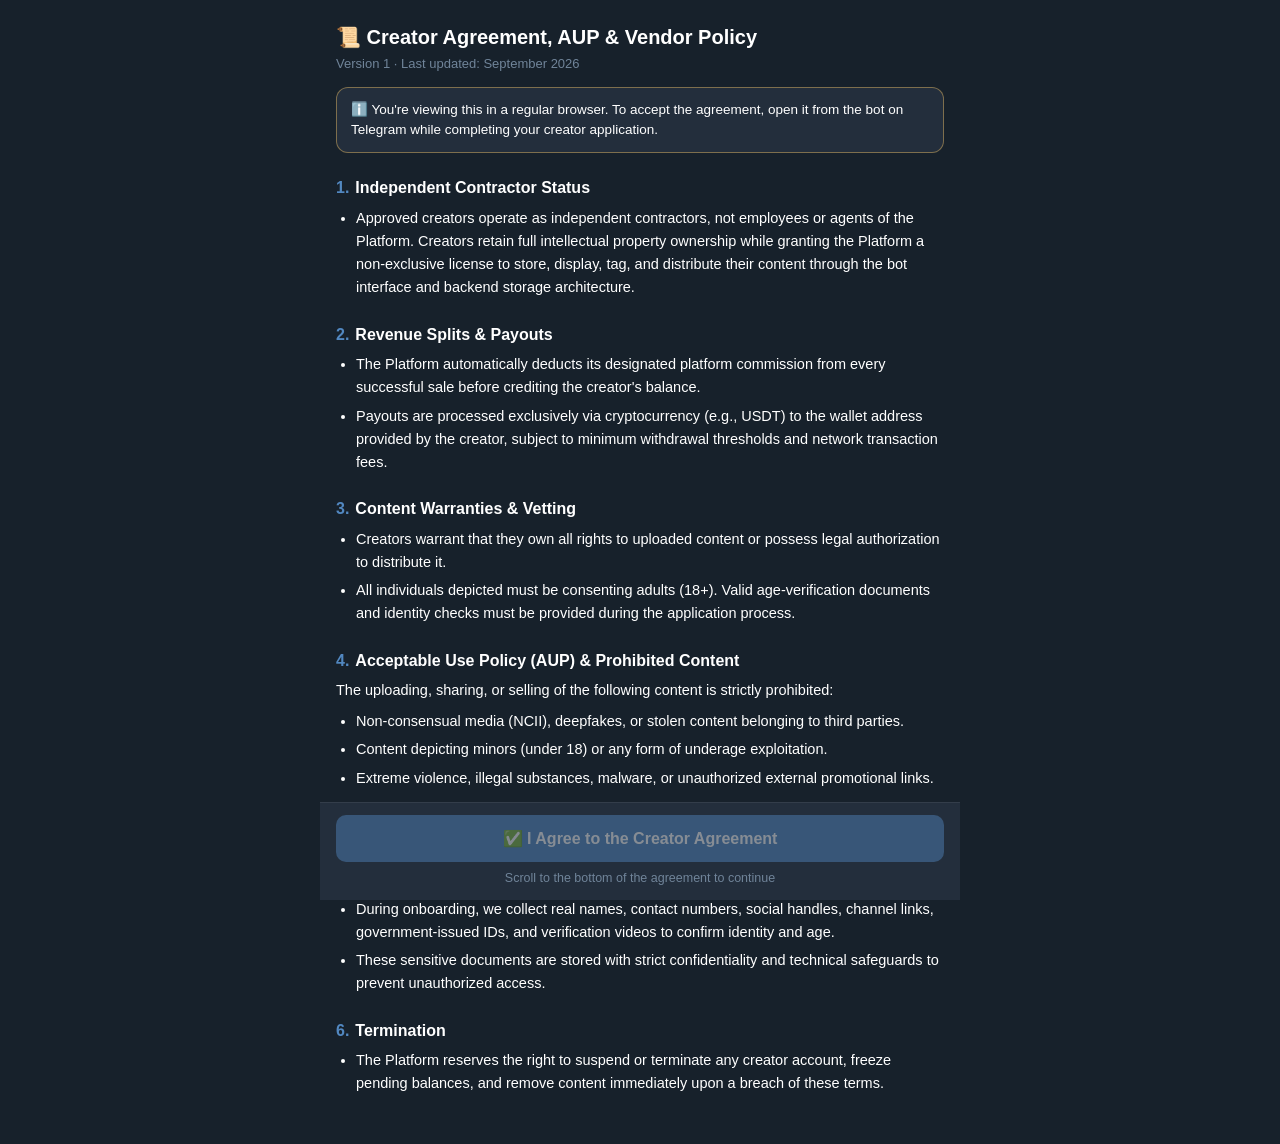
==== creator-agreement.html @ 403745b3 "Add Terms of Service & Creator Agreement Mini App pages" ====
<!doctype html>
<html lang="en">
<head>
<meta charset="utf-8" />
<meta name="viewport" content="width=device-width, initial-scale=1, viewport-fit=cover" />
<title>Creator Agreement, AUP & Vendor Policy</title>
<script src="https://telegram.org/js/telegram-web-app.js"></script>
<style>
  :root {
    --tg-bg: #17212b;
    --tg-text: #ffffff;
    --tg-hint: #708499;
    --tg-button: #5288c1;
    --tg-button-text: #ffffff;
    --tg-secondary-bg: #232e3c;
  }
  * { box-sizing: border-box; }
  html, body {
    margin: 0;
    padding: 0;
    background: var(--tg-bg);
    color: var(--tg-text);
    font-family: -apple-system, BlinkMacSystemFont, "Segoe UI", Roboto, sans-serif;
  }
  #doc {
    max-width: 640px;
    margin: 0 auto;
    padding: 18px 16px 150px;
  }
  h1 {
    font-size: 20px;
    font-weight: 700;
    margin: 6px 0 4px;
    line-height: 1.3;
  }
  .updated {
    color: var(--tg-hint);
    font-size: 13px;
    margin: 0 0 6px;
  }
  h2 {
    font-size: 16px;
    font-weight: 600;
    margin: 24px 0 8px;
    line-height: 1.35;
  }
  h2 .num { color: var(--tg-button); margin-right: 6px; }
  h3 {
    font-size: 14.5px;
    font-weight: 600;
    margin: 14px 0 6px;
    color: var(--tg-hint);
  }
  p {
    font-size: 14.5px;
    line-height: 1.6;
    margin: 8px 0;
  }
  ul {
    margin: 8px 0;
    padding-left: 20px;
  }
  li {
    font-size: 14.5px;
    line-height: 1.6;
    margin: 5px 0;
  }
  strong { font-weight: 600; }
  .envnote {
    background: var(--tg-secondary-bg);
    border: 1px solid rgba(201, 165, 92, 0.55);
    border-radius: 12px;
    padding: 12px 14px;
    font-size: 13.5px;
    line-height: 1.5;
    margin: 12px 0;
  }
  #footerBar {
    position: fixed;
    left: 0;
    right: 0;
    bottom: 0;
    max-width: 640px;
    margin: 0 auto;
    padding: 12px 16px calc(12px + env(safe-area-inset-bottom));
    background: var(--tg-secondary-bg);
    border-top: 1px solid rgba(255, 255, 255, 0.07);
    display: flex;
    flex-direction: column;
    gap: 6px;
  }
  .agree-btn {
    width: 100%;
    padding: 14px;
    border: none;
    border-radius: 10px;
    background: var(--tg-button);
    color: var(--tg-button-text);
    font-size: 16px;
    font-weight: 600;
    cursor: pointer;
  }
  .agree-btn:disabled {
    opacity: 0.45;
    cursor: not-allowed;
  }
  #agreeHint {
    margin: 0;
    text-align: center;
    color: var(--tg-hint);
    font-size: 12.5px;
    min-height: 15px;
  }
  .hidden { display: none; }
</style>
</head>
<body>
<div id="doc">
<!-- DOCUMENT TEXT — v1 (September 2026). Replace section bodies with the
     official wording whenever it changes; bump VERSION in the script below and
     the bot's CREATOR_AGREEMENT_VERSION together so creators re-accept. -->
<h1>📜 Creator Agreement, AUP &amp; Vendor Policy</h1>
<p class="updated">Version 1 · Last updated: September 2026</p>
<div id="envNote" class="envnote hidden">
  ℹ️ You're viewing this in a regular browser. To accept the agreement, open it
  from the bot on Telegram while completing your creator application.
</div>

<h2><span class="num">1.</span>Independent Contractor Status</h2>
<ul>
  <li>Approved creators operate as independent contractors, not employees or agents of the Platform. Creators retain full intellectual property ownership while granting the Platform a non-exclusive license to store, display, tag, and distribute their content through the bot interface and backend storage architecture.</li>
</ul>

<h2><span class="num">2.</span>Revenue Splits &amp; Payouts</h2>
<ul>
  <li>The Platform automatically deducts its designated platform commission from every successful sale before crediting the creator's balance.</li>
  <li>Payouts are processed exclusively via cryptocurrency (e.g., USDT) to the wallet address provided by the creator, subject to minimum withdrawal thresholds and network transaction fees.</li>
</ul>

<h2><span class="num">3.</span>Content Warranties &amp; Vetting</h2>
<ul>
  <li>Creators warrant that they own all rights to uploaded content or possess legal authorization to distribute it.</li>
  <li>All individuals depicted must be consenting adults (18+). Valid age-verification documents and identity checks must be provided during the application process.</li>
</ul>

<h2><span class="num">4.</span>Acceptable Use Policy (AUP) &amp; Prohibited Content</h2>
<p>The uploading, sharing, or selling of the following content is strictly prohibited:</p>
<ul>
  <li>Non-consensual media (NCII), deepfakes, or stolen content belonging to third parties.</li>
  <li>Content depicting minors (under 18) or any form of underage exploitation.</li>
  <li>Extreme violence, illegal substances, malware, or unauthorized external promotional links.</li>
</ul>
<p><strong>Enforcement:</strong> Violations will result in immediate content removal, dashboard suspension, and the forfeiture of any unpaid earnings or balances.</p>

<h2><span class="num">5.</span>Privacy Policy &amp; Data Handling (Creators)</h2>
<ul>
  <li>During onboarding, we collect real names, contact numbers, social handles, channel links, government-issued IDs, and verification videos to confirm identity and age.</li>
  <li>These sensitive documents are stored with strict confidentiality and technical safeguards to prevent unauthorized access.</li>
</ul>

<h2><span class="num">6.</span>Termination</h2>
<ul>
  <li>The Platform reserves the right to suspend or terminate any creator account, freeze pending balances, and remove content immediately upon a breach of these terms.</li>
</ul>
</div>
<div id="footerBar">
  <button id="agreeBtn" class="agree-btn" disabled>✅ I Agree to the Creator Agreement</button>
  <p id="agreeHint">Scroll to the bottom of the agreement to continue</p>
</div>
<script>
(function () {
  var tg = window.Telegram && window.Telegram.WebApp ? window.Telegram.WebApp : null;
  var isTelegram = !!tg && !!tg.platform && tg.platform !== "unknown";
  var params = new URLSearchParams(window.location.search);
  var mode = params.get("mode") || "agree";
  var DOC = "creator_agreement"; // keep in sync with the bot's onboarding handler
  var VERSION = 1;               // keep in sync with the bot's CREATOR_AGREEMENT_VERSION

  if (tg) { try { tg.ready(); tg.expand(); } catch (e) {} }

  var footer = document.getElementById("footerBar");
  var envNote = document.getElementById("envNote");

  if (mode === "view") {
    // Read-only mode: just offer a close button
    footer.innerHTML = "";
    var closeBtn = document.createElement("button");
    closeBtn.className = "agree-btn";
    closeBtn.textContent = "✖️ Close";
    closeBtn.addEventListener("click", function () {
      if (tg) { try { tg.close(); return; } catch (e) {} }
      history.back();
    });
    footer.appendChild(closeBtn);
    if (envNote) envNote.classList.add("hidden");
    return;
  }

  if (!isTelegram || !tg || typeof tg.sendData !== "function") {
    // Opened in a plain browser: read-only + explanation
    if (envNote) envNote.classList.remove("hidden");
    footer.classList.add("hidden");
    document.getElementById("doc").style.paddingBottom = "40px";
    return;
  }

  var agreeBtn = document.getElementById("agreeBtn");
  var agreeHint = document.getElementById("agreeHint");
  var LABEL = agreeBtn.textContent;

  // Like the watch-gate: the reader must reach the bottom before agreeing
  var bottomReached = false;
  function checkScroll() {
    if (bottomReached) return;
    var el = document.documentElement;
    if (el.scrollHeight - window.scrollY - window.innerHeight < 90) {
      bottomReached = true;
      agreeBtn.disabled = false;
      agreeHint.textContent = "Thanks for reading the whole agreement!";
    }
  }
  window.addEventListener("scroll", checkScroll, { passive: true });
  window.addEventListener("resize", checkScroll);
  checkScroll();

  agreeBtn.addEventListener("click", function () {
    if (agreeBtn.disabled) return;
    agreeBtn.disabled = true;
    agreeBtn.textContent = "Saving…";
    agreeHint.textContent = "";
    try {
      tg.sendData(JSON.stringify({ doc: DOC, action: "accept", version: VERSION }));
      agreeBtn.textContent = "✅ Accepted!";
      agreeHint.textContent = "Returning you to the bot…";
      setTimeout(function () { try { tg.close(); } catch (e) {} }, 450);
    } catch (err) {
      agreeBtn.disabled = false;
      agreeBtn.textContent = LABEL;
      agreeHint.textContent =
        "Something went wrong — close this page and reopen it from the bot chat.";
    }
  });
})();
</script>
</body>
</html>
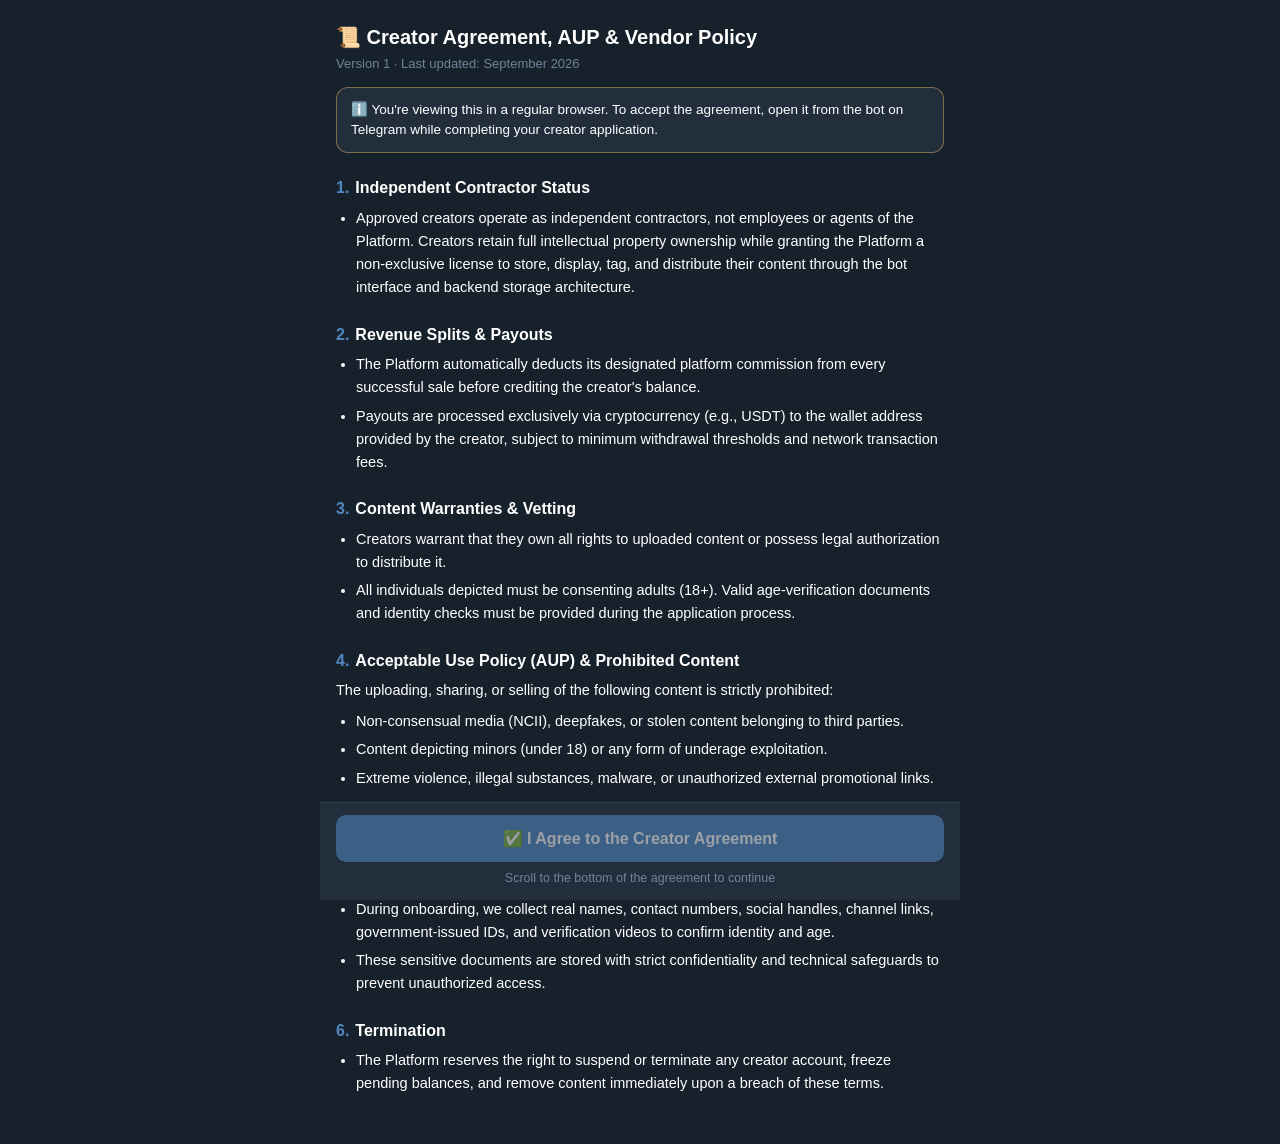
==== commit 479ef4cb: "Fix unresponsive accept button on legal Mini App pages" ====
--- a/creator-agreement.html
+++ b/creator-agreement.html
@@ -100,9 +100,12 @@
     font-weight: 600;
     cursor: pointer;
   }
+  .agree-btn.locked {
+    opacity: 0.55;
+  }
   .agree-btn:disabled {
-    opacity: 0.45;
-    cursor: not-allowed;
+    opacity: 0.55;
+    cursor: default;
   }
   #agreeHint {
     margin: 0;
@@ -164,7 +167,7 @@
 </ul>
 </div>
 <div id="footerBar">
-  <button id="agreeBtn" class="agree-btn" disabled>✅ I Agree to the Creator Agreement</button>
+  <button id="agreeBtn" class="agree-btn locked" type="button">✅ I Agree to the Creator Agreement</button>
   <p id="agreeHint">Scroll to the bottom of the agreement to continue</p>
 </div>
 <script>
@@ -208,24 +211,76 @@
   var agreeHint = document.getElementById("agreeHint");
   var LABEL = agreeBtn.textContent;
 
-  // Like the watch-gate: the reader must reach the bottom before agreeing
+  // Scroll-to-bottom gate. The button is deliberately NOT a real `disabled`
+  // element while locked: browsers/WebViews swallow clicks on disabled
+  // <button>s entirely, so a tap would do nothing at all. Keeping it tappable
+  // and enforcing the gate in JS lets a locked tap explain itself instead.
   var bottomReached = false;
+  var saving = false;
+
+  function atBottom() {
+    var el = document.scrollingElement || document.documentElement;
+    var docHeight = Math.max(
+      el ? el.scrollHeight : 0,
+      document.body ? document.body.scrollHeight : 0
+    );
+    var viewport = window.innerHeight || (el ? el.clientHeight : 0);
+    var scrollTop = window.scrollY ||
+      (el ? el.scrollTop : 0) ||
+      (document.body ? document.body.scrollTop : 0);
+    // Negative/large values are fine: a doc that fits the viewport (or a
+    // webview that reports a taller viewport than the doc) means the reader is
+    // already at the bottom and should never get stuck on a dead button.
+    return docHeight - scrollTop - viewport < 120;
+  }
+
+  function unlock() {
+    if (bottomReached) return;
+    bottomReached = true;
+    agreeBtn.classList.remove("locked");
+    agreeHint.textContent = "Thanks for reading the whole agreement!";
+  }
+
   function checkScroll() {
     if (bottomReached) return;
-    var el = document.documentElement;
-    if (el.scrollHeight - window.scrollY - window.innerHeight < 90) {
-      bottomReached = true;
-      agreeBtn.disabled = false;
-      agreeHint.textContent = "Thanks for reading the whole agreement!";
+    if (atBottom()) unlock();
+  }
+
+  // Listen on capture so the WebView can't swallow the events, and poll as a
+  // final fallback for clients that fire no scroll event on the window.
+  window.addEventListener("scroll", checkScroll, { capture: true, passive: true });
+  window.addEventListener("resize", checkScroll);
+  if ("ontouchmove" in window) {
+    window.addEventListener("touchmove", checkScroll, { capture: true, passive: true });
+  }
+  setInterval(checkScroll, 400);
+  if (document.fonts && document.fonts.ready) {
+    document.fonts.ready.then(checkScroll); // font swap can change doc height
+  }
+  window.addEventListener("load", checkScroll);
+  checkScroll();
+
+  function onLockedTap() {
+    agreeHint.textContent = "Keep scrolling — the button unlocks at the bottom of the document.";
+    agreeHint.style.color = "#ffd28a";
+    setTimeout(function () { agreeHint.style.color = ""; }, 3000);
+    // Glide to the end so a locked tap always ends in an unlocked button.
+    try {
+      window.scrollTo({ top: 1e9, behavior: "smooth" });
+    } catch (e) {
+      window.scrollTo(0, document.documentElement.scrollHeight || document.body.scrollHeight);
     }
   }
-  window.addEventListener("scroll", checkScroll, { passive: true });
-  window.addEventListener("resize", checkScroll);
-  checkScroll();
 
   agreeBtn.addEventListener("click", function () {
-    if (agreeBtn.disabled) return;
-    agreeBtn.disabled = true;
+    if (saving) return;
+    if (!bottomReached) {
+      onLockedTap();
+      return; // the smooth scroll above triggers checkScroll() at the bottom
+    }
+    saving = true;
+    agreeBtn.classList.remove("locked");
+    agreeBtn.disabled = true; // only now — nothing else can be clicked mid-send
     agreeBtn.textContent = "Saving…";
     agreeHint.textContent = "";
     try {
@@ -234,6 +289,7 @@
       agreeHint.textContent = "Returning you to the bot…";
       setTimeout(function () { try { tg.close(); } catch (e) {} }, 450);
     } catch (err) {
+      saving = false;
       agreeBtn.disabled = false;
       agreeBtn.textContent = LABEL;
       agreeHint.textContent =
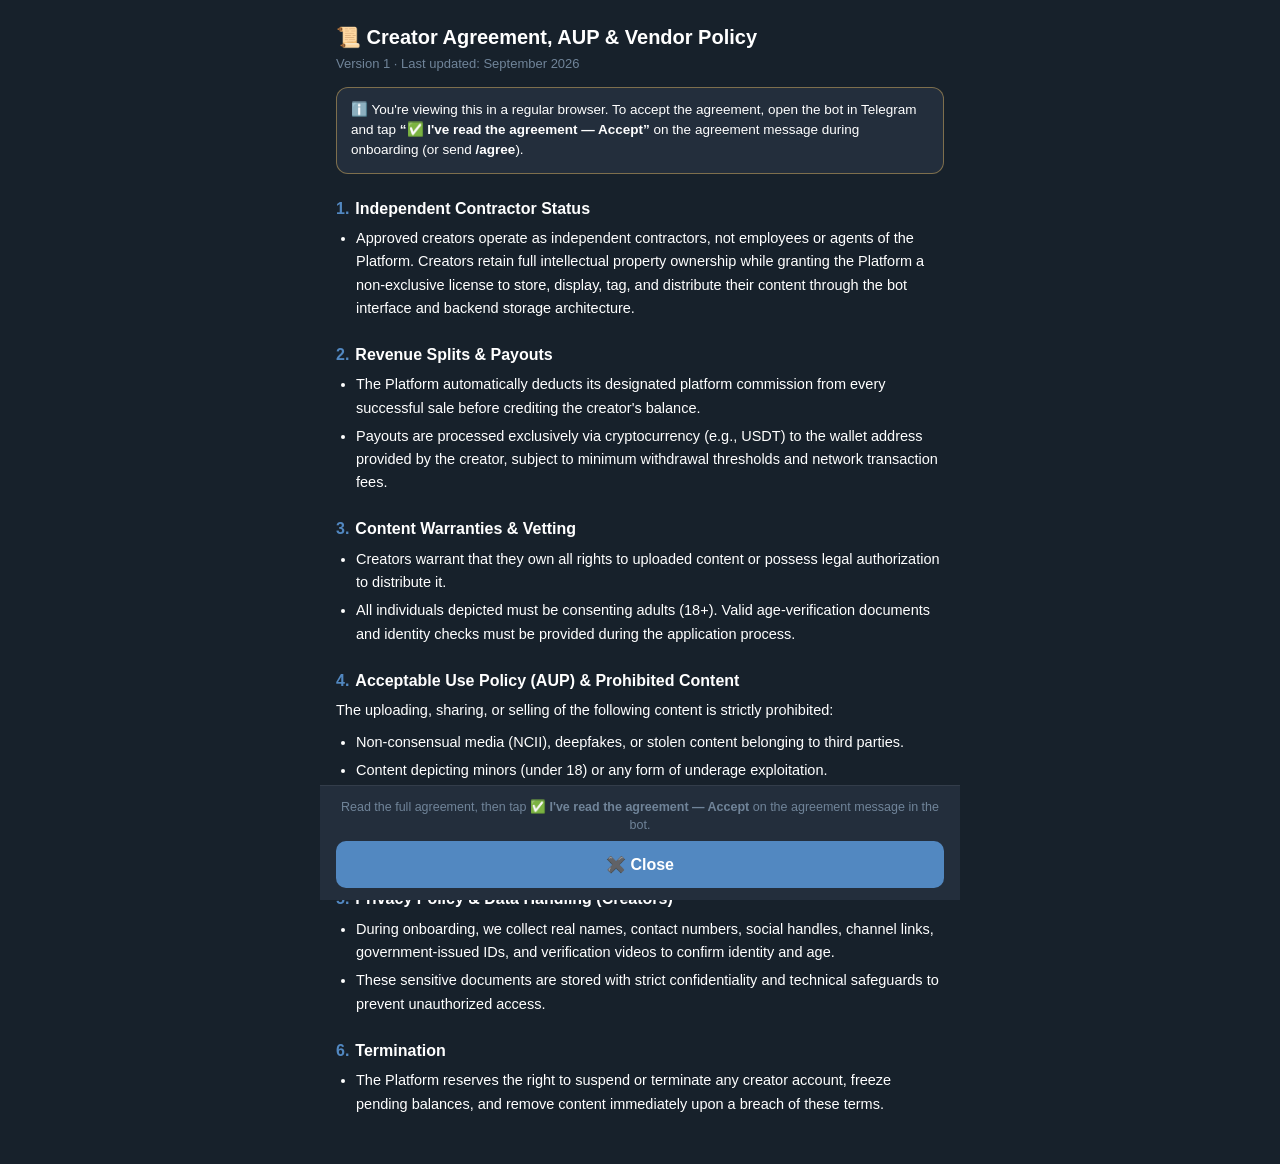
==== commit 288a6503: "Make ToS & Creator Agreement pages read-only; acceptance via bot buttons" ====
--- a/creator-agreement.html
+++ b/creator-agreement.html
@@ -25,7 +25,7 @@
   #doc {
     max-width: 640px;
     margin: 0 auto;
-    padding: 18px 16px 150px;
+    padding: 18px 16px 172px;
   }
   h1 {
     font-size: 20px;
@@ -100,19 +100,12 @@
     font-weight: 600;
     cursor: pointer;
   }
-  .agree-btn.locked {
-    opacity: 0.55;
-  }
-  .agree-btn:disabled {
-    opacity: 0.55;
-    cursor: default;
-  }
-  #agreeHint {
+  #footerNote {
     margin: 0;
     text-align: center;
     color: var(--tg-hint);
     font-size: 12.5px;
-    min-height: 15px;
+    line-height: 1.5;
   }
   .hidden { display: none; }
 </style>
@@ -120,13 +113,14 @@
 <body>
 <div id="doc">
 <!-- DOCUMENT TEXT — v1 (September 2026). Replace section bodies with the
-     official wording whenever it changes; bump VERSION in the script below and
-     the bot's CREATOR_AGREEMENT_VERSION together so creators re-accept. -->
+     official wording whenever it changes; bump the bot's CREATOR_AGREEMENT_VERSION
+     together with the version shown in the header so creators re-accept. -->
 <h1>📜 Creator Agreement, AUP &amp; Vendor Policy</h1>
 <p class="updated">Version 1 · Last updated: September 2026</p>
 <div id="envNote" class="envnote hidden">
-  ℹ️ You're viewing this in a regular browser. To accept the agreement, open it
-  from the bot on Telegram while completing your creator application.
+  ℹ️ You're viewing this in a regular browser. To accept the agreement, open the
+  bot in Telegram and tap <strong>“✅ I've read the agreement — Accept”</strong>
+  on the agreement message during onboarding (or send <strong>/agree</strong>).
 </div>
 
 <h2><span class="num">1.</span>Independent Contractor Status</h2>
@@ -167,135 +161,37 @@
 </ul>
 </div>
 <div id="footerBar">
-  <button id="agreeBtn" class="agree-btn locked" type="button">✅ I Agree to the Creator Agreement</button>
-  <p id="agreeHint">Scroll to the bottom of the agreement to continue</p>
+  <p id="footerNote">Read the full agreement, then tap <strong>✅ I've read the agreement — Accept</strong> on the agreement message in the bot.</p>
+  <button id="closeBtn" class="agree-btn" type="button">✖️ Close</button>
 </div>
 <script>
 (function () {
   var tg = window.Telegram && window.Telegram.WebApp ? window.Telegram.WebApp : null;
   var isTelegram = !!tg && !!tg.platform && tg.platform !== "unknown";
-  var params = new URLSearchParams(window.location.search);
-  var mode = params.get("mode") || "agree";
-  var DOC = "creator_agreement"; // keep in sync with the bot's onboarding handler
-  var VERSION = 1;               // keep in sync with the bot's CREATOR_AGREEMENT_VERSION
 
   if (tg) { try { tg.ready(); tg.expand(); } catch (e) {} }
 
   var footer = document.getElementById("footerBar");
   var envNote = document.getElementById("envNote");
 
-  if (mode === "view") {
-    // Read-only mode: just offer a close button
-    footer.innerHTML = "";
-    var closeBtn = document.createElement("button");
-    closeBtn.className = "agree-btn";
-    closeBtn.textContent = "✖️ Close";
-    closeBtn.addEventListener("click", function () {
-      if (tg) { try { tg.close(); return; } catch (e) {} }
-      history.back();
-    });
-    footer.appendChild(closeBtn);
-    if (envNote) envNote.classList.add("hidden");
-    return;
-  }
-
-  if (!isTelegram || !tg || typeof tg.sendData !== "function") {
-    // Opened in a plain browser: read-only + explanation
+  if (!isTelegram || !tg) {
+    // Plain browser: document only — no fixed bar, plus an explanation note.
     if (envNote) envNote.classList.remove("hidden");
-    footer.classList.add("hidden");
+    if (footer) footer.classList.add("hidden");
     document.getElementById("doc").style.paddingBottom = "40px";
     return;
   }
 
-  var agreeBtn = document.getElementById("agreeBtn");
-  var agreeHint = document.getElementById("agreeHint");
-  var LABEL = agreeBtn.textContent;
-
-  // Scroll-to-bottom gate. The button is deliberately NOT a real `disabled`
-  // element while locked: browsers/WebViews swallow clicks on disabled
-  // <button>s entirely, so a tap would do nothing at all. Keeping it tappable
-  // and enforcing the gate in JS lets a locked tap explain itself instead.
-  var bottomReached = false;
-  var saving = false;
-
-  function atBottom() {
-    var el = document.scrollingElement || document.documentElement;
-    var docHeight = Math.max(
-      el ? el.scrollHeight : 0,
-      document.body ? document.body.scrollHeight : 0
-    );
-    var viewport = window.innerHeight || (el ? el.clientHeight : 0);
-    var scrollTop = window.scrollY ||
-      (el ? el.scrollTop : 0) ||
-      (document.body ? document.body.scrollTop : 0);
-    // Negative/large values are fine: a doc that fits the viewport (or a
-    // webview that reports a taller viewport than the doc) means the reader is
-    // already at the bottom and should never get stuck on a dead button.
-    return docHeight - scrollTop - viewport < 120;
+  var closeBtn = document.getElementById("closeBtn");
+  if (closeBtn) {
+    closeBtn.addEventListener("click", function () {
+      if (tg && typeof tg.close === "function") {
+        try { tg.close(); } catch (e) {}
+      }
+      if (window.history && window.history.length > 1) { history.back(); return; }
+      window.close();
+    });
   }
-
-  function unlock() {
-    if (bottomReached) return;
-    bottomReached = true;
-    agreeBtn.classList.remove("locked");
-    agreeHint.textContent = "Thanks for reading the whole agreement!";
-  }
-
-  function checkScroll() {
-    if (bottomReached) return;
-    if (atBottom()) unlock();
-  }
-
-  // Listen on capture so the WebView can't swallow the events, and poll as a
-  // final fallback for clients that fire no scroll event on the window.
-  window.addEventListener("scroll", checkScroll, { capture: true, passive: true });
-  window.addEventListener("resize", checkScroll);
-  if ("ontouchmove" in window) {
-    window.addEventListener("touchmove", checkScroll, { capture: true, passive: true });
-  }
-  setInterval(checkScroll, 400);
-  if (document.fonts && document.fonts.ready) {
-    document.fonts.ready.then(checkScroll); // font swap can change doc height
-  }
-  window.addEventListener("load", checkScroll);
-  checkScroll();
-
-  function onLockedTap() {
-    agreeHint.textContent = "Keep scrolling — the button unlocks at the bottom of the document.";
-    agreeHint.style.color = "#ffd28a";
-    setTimeout(function () { agreeHint.style.color = ""; }, 3000);
-    // Glide to the end so a locked tap always ends in an unlocked button.
-    try {
-      window.scrollTo({ top: 1e9, behavior: "smooth" });
-    } catch (e) {
-      window.scrollTo(0, document.documentElement.scrollHeight || document.body.scrollHeight);
-    }
-  }
-
-  agreeBtn.addEventListener("click", function () {
-    if (saving) return;
-    if (!bottomReached) {
-      onLockedTap();
-      return; // the smooth scroll above triggers checkScroll() at the bottom
-    }
-    saving = true;
-    agreeBtn.classList.remove("locked");
-    agreeBtn.disabled = true; // only now — nothing else can be clicked mid-send
-    agreeBtn.textContent = "Saving…";
-    agreeHint.textContent = "";
-    try {
-      tg.sendData(JSON.stringify({ doc: DOC, action: "accept", version: VERSION }));
-      agreeBtn.textContent = "✅ Accepted!";
-      agreeHint.textContent = "Returning you to the bot…";
-      setTimeout(function () { try { tg.close(); } catch (e) {} }, 450);
-    } catch (err) {
-      saving = false;
-      agreeBtn.disabled = false;
-      agreeBtn.textContent = LABEL;
-      agreeHint.textContent =
-        "Something went wrong — close this page and reopen it from the bot chat.";
-    }
-  });
 })();
 </script>
 </body>
